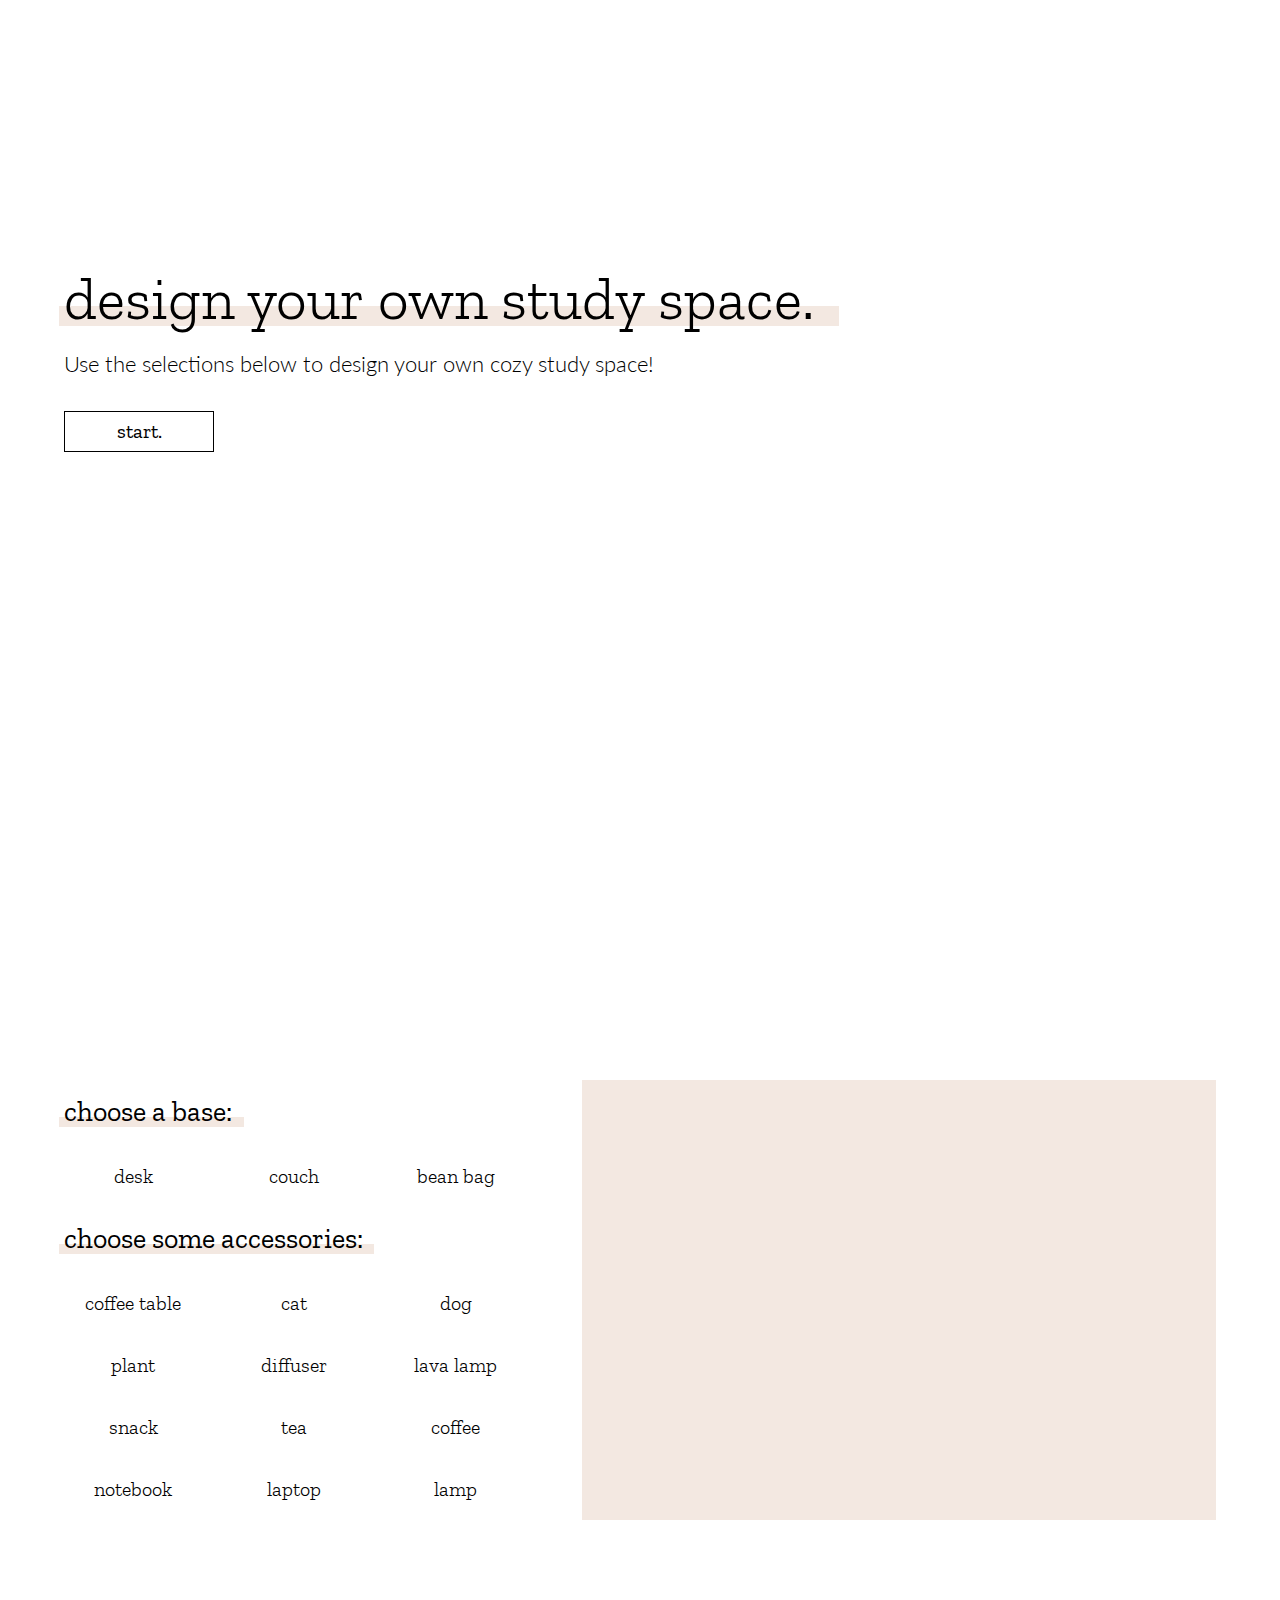
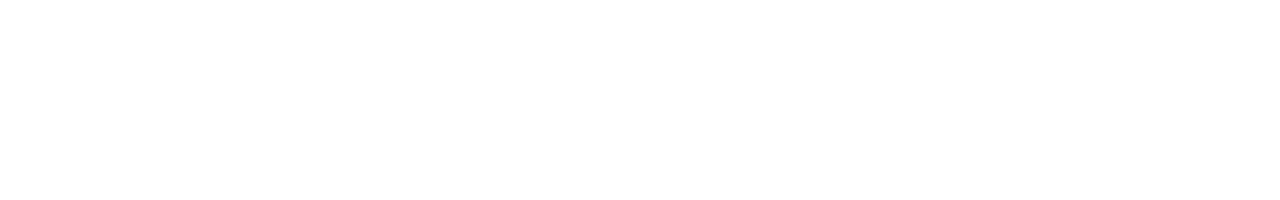
==== index.html @ dd965756 "added header styles and header animation" ====
<!DOCTYPE html>
<html lang="en">
<head>
    <meta charset="UTF-8">
    <meta name="viewport" content="width=device-width, initial-scale=1.0">
    <meta http-equiv="X-UA-Compatible" content="ie=edge">
    <!-- google fonts -->
    <link href="https://fonts.googleapis.com/css?family=Lato:300,400|Zilla+Slab:300,400,600&display=swap" rel="stylesheet">
    <!-- my css -->
    <link rel="stylesheet" href="./styles/styles.css">
    <title>Make a Study Space</title>
</head>
<body>
    <!-- header begins -->
    <header>
        <!-- wrapper begins -->
        <div class="wrapper">
            <h1>Design your own study space.</h1>
            <p>Use the selections below to design your own cozy study space!</p>
            <button class="startButton">Start.</button>
        </div>
        <!-- wrapper ends -->
    </header>
    <!-- header ends -->

    <!-- main begins -->
    <main>
        <!-- wrapper begins -->
        <div class="wrapper flexContainer">
            <!-- div for the form and options -->
            <div class="options">
                <h2>choose a base:</h2>
                <form class="base" action="">
                    <input class="item" type="radio" name="sitting" id="desk" value="desk">
                    <label class="desk" for="desk">Desk</label>
            
                    <input class="item" type="radio" name="sitting" id="couch" value="couch">
                    <label class="couch" for="couch">Couch</label>
            
                    <input class="item" type="radio" name="sitting" id="beanBag" value="beanBag">
                    <label class="beanBag" for="beanBag">Bean bag</label>
                </form>
                <h2>choose some accessories:</h2>
                <form class="accessories" action="">

                    <input class="item" type="checkbox" name="" id="coffeeTable" value="coffeeTable">
                    <label class="coffeeTable" for="coffeeTable">Coffee table</label>
            
                    <input class="item animal" type="checkbox" id="cat" value="cat">
                    <label class="cat" for="cat">Cat</label>
            
                    <input class="item animal" type="checkbox" id="dog" value="dog">
                    <label class="dog" for="dog">Dog</label>
            
                    <input class="item" type="checkbox" name="" id="plant" value="plant">
                    <label class="plant" for="plant">Plant</label>
            
                    <input class="item" type="checkbox" name="" id="diffuser" value="diffuser">
                    <label class="diffuser" for="diffuser">Diffuser</label>
            
                    <input class="item" type="checkbox" name="" id="lavaLamp" value="lavaLamp">
                    <label class="lavaLamp" for="lavaLamp">Lava lamp</label>
            
                    <input class="item" type="checkbox" name="" id="snack" value="snack">
                    <label class="snack" for="snack">Snack</label>
            
                    <input class="item drink" type="checkbox" name="beverage" id="tea" value="tea">
                    <label class="tea" for="tea">Tea</label>
            
                    <input class="item drink" type="checkbox" name="beverage" id="coffee" value="coffee">
                    <label class="coffee" for="coffee">Coffee</label>
            
                    <input class="item" type="checkbox" name="" id="notebook" value="notebook">
                    <label class="notebook" for="notebook">Notebook</label>
            
                    <input class="item" type="checkbox" name="" id="laptop" value="laptop">
                    <label class="laptop" for="laptop">Laptop</label>

                    <input class="item" type="checkbox" name="" id="lamp" value="lamp">
                    <label class="lamp" for="lamp">Lamp</label>
                </form>
            </div>

            <!-- div for the image -->
            <div class="canvas">
                <h3 class="desk radio">you have chosen the desk!</h3>
                <h3 class="couch radio">you have chosen the couch!</h3>
                <h3 class="beanBag radio">you have chosen the bean bag!</h3>
                <h3 class="coffeeTable">you have chosen the coffee table!</h3>
                <h3 class="cat">you have chosen the cat!</h3>
                <h3 class="dog">you have chosen the dog!</h3>
                <h3 class="plant">you have chosen the plant!</h3>
                <h3 class="diffuser">you have chosen the diffuser!</h3>
                <h3 class="lavaLamp">you have chosen the lava lamp!</h3>
                <h3 class="snack">you have chosen a snack!</h3>
                <h3 class="tea">you have chosen tea!</h3>
                <h3 class="coffee">you have chosen the coffee!</h3>
                <h3 class="notebook">you have chosen a notebook!</h3>
                <h3 class="laptop">you have chosen a laptop!</h3>
                <h3 class="lamp">you have chosen a lamp!</h3>
            </div>
        </div>
        <!-- wrapper ends -->
    </main>
    <!-- main ends -->


    <!-- jQuery library -->
    <script src='https://code.jquery.com/jquery-3.4.0.min.js' integrity='sha256-BJeo0qm959uMBGb65z40ejJYGSgR7REI4+CW1fNKwOg=' crossorigin='anonymous'></script>

    <!-- my JS -->
    <script src="./scripts.js"></script>

</body>
</html>
---- styles/styles.css ----
html {
  line-height: 1.15;
  -ms-text-size-adjust: 100%;
  -webkit-text-size-adjust: 100%;
}

body {
  margin: 0;
}

article, aside, footer, header, nav, section {
  display: block;
}

h1 {
  font-size: 2em;
  margin: .67em 0;
}

figcaption, figure, main {
  display: block;
}

figure {
  margin: 1em 40px;
}

hr {
  -webkit-box-sizing: content-box;
          box-sizing: content-box;
  height: 0;
  overflow: visible;
}

pre {
  font-family: monospace,monospace;
  font-size: 1em;
}

a {
  background-color: transparent;
  -webkit-text-decoration-skip: objects;
}

abbr[title] {
  border-bottom: none;
  text-decoration: underline;
  -webkit-text-decoration: underline dotted;
          text-decoration: underline dotted;
}

b, strong {
  font-weight: inherit;
}

b, strong {
  font-weight: bolder;
}

code, kbd, samp {
  font-family: monospace,monospace;
  font-size: 1em;
}

dfn {
  font-style: italic;
}

mark {
  background-color: #ff0;
  color: #000;
}

small {
  font-size: 80%;
}

sub, sup {
  font-size: 75%;
  line-height: 0;
  position: relative;
  vertical-align: baseline;
}

sub {
  bottom: -.25em;
}

sup {
  top: -.5em;
}

audio, video {
  display: inline-block;
}

audio:not([controls]) {
  display: none;
  height: 0;
}

img {
  border-style: none;
}

svg:not(:root) {
  overflow: hidden;
}

button, input, optgroup, select, textarea {
  font-family: sans-serif;
  font-size: 100%;
  line-height: 1.15;
  margin: 0;
}

button, input {
  overflow: visible;
}

button, select {
  text-transform: none;
}

button, html [type=button], [type=reset], [type=submit] {
  -webkit-appearance: button;
}

button::-moz-focus-inner, [type=button]::-moz-focus-inner, [type=reset]::-moz-focus-inner, [type=submit]::-moz-focus-inner {
  border-style: none;
  padding: 0;
}

button:-moz-focusring, [type=button]:-moz-focusring, [type=reset]:-moz-focusring, [type=submit]:-moz-focusring {
  outline: 1px dotted ButtonText;
}

fieldset {
  padding: .35em .75em .625em;
}

legend {
  -webkit-box-sizing: border-box;
          box-sizing: border-box;
  color: inherit;
  display: table;
  max-width: 100%;
  padding: 0;
  white-space: normal;
}

progress {
  display: inline-block;
  vertical-align: baseline;
}

textarea {
  overflow: auto;
}

[type=checkbox], [type=radio] {
  -webkit-box-sizing: border-box;
          box-sizing: border-box;
  padding: 0;
}

[type=number]::-webkit-inner-spin-button, [type=number]::-webkit-outer-spin-button {
  height: auto;
}

[type=search] {
  -webkit-appearance: textfield;
  outline-offset: -2px;
}

[type=search]::-webkit-search-cancel-button, [type=search]::-webkit-search-decoration {
  -webkit-appearance: none;
}

::-webkit-file-upload-button {
  -webkit-appearance: button;
  font: inherit;
}

details, menu {
  display: block;
}

summary {
  display: list-item;
}

canvas {
  display: inline-block;
}

template {
  display: none;
}

[hidden] {
  display: none;
}

.clearfix:after {
  visibility: hidden;
  display: block;
  font-size: 0;
  content: '';
  clear: both;
  height: 0;
}

html {
  -webkit-box-sizing: border-box;
  box-sizing: border-box;
}

*, *:before, *:after {
  -webkit-box-sizing: inherit;
          box-sizing: inherit;
}

.sr-only {
  position: absolute;
  width: 1px;
  height: 1px;
  margin: -1px;
  border: 0;
  padding: 0;
  white-space: nowrap;
  -webkit-clip-path: inset(100%);
          clip-path: inset(100%);
  clip: rect(0 0 0 0);
  overflow: hidden;
}

*,
h1 {
  margin: 0;
  padding: 0;
}

.wrapper {
  max-width: 1200px;
  width: 90%;
  margin: 0 auto;
}

html {
  font-size: 62.5%;
}

body {
  font-family: "Lato", sans-serif;
  font-size: 1.6rem;
  line-height: 1.6;
  font-weight: 300;
}

h1,
h2,
label,
button {
  font-family: "Zilla Slab", serif;
  text-transform: lowercase;
}

h1 {
  font-size: 6rem;
  font-weight: 300;
  position: relative;
}

h1::after,
h2::after {
  content: '';
  position: absolute;
  background-color: #f3e8e1;
  z-index: -10;
}

h1::after {
  bottom: 20px;
  left: -5px;
  width: 780px;
  height: 20px;
}

h2 {
  font-weight: 400;
  font-size: 2.8rem;
  position: relative;
  margin: 10px 0;
}

h2::after {
  bottom: 8px;
  left: -5px;
  width: 315px;
  height: 10px;
}

h2:first-of-type::after {
  width: 185px;
}

h3 {
  display: none;
}

.flexContainer {
  display: -webkit-box;
  display: -ms-flexbox;
  display: flex;
  -ms-flex-wrap: wrap;
      flex-wrap: wrap;
  -webkit-box-pack: justify;
      -ms-flex-pack: justify;
          justify-content: space-between;
}

.show {
  display: block;
}

main {
  height: 100vh;
  padding-top: 180px;
}

header {
  padding: 250px 0 50px;
  height: 100vh;
}

header p {
  font-size: 2.2rem;
}

header button {
  font-size: 2rem;
  background-color: transparent;
  border: 1px solid black;
  width: 150px;
  padding: 8px 0;
  -webkit-transition: all 0.5s ease;
  transition: all 0.5s ease;
  margin-top: 30px;
}

header button:hover,
header button:focus {
  background-color: #f3e8e1;
  cursor: pointer;
}

.options {
  width: 40%;
}

form {
  display: -webkit-box;
  display: -ms-flexbox;
  display: flex;
  -ms-flex-wrap: wrap;
      flex-wrap: wrap;
  -webkit-box-pack: justify;
      -ms-flex-pack: justify;
          justify-content: space-between;
}

label {
  font-size: 2rem;
  width: 30%;
  padding: 5px;
  text-align: center;
  margin: 10px 0;
  -webkit-transition: all 0.5s ease;
  transition: all 0.5s ease;
}

input[type="radio"]:hover + label,
input[type="radio"]:focus + label,
input[type="checkbox"]:hover + label,
input[type="checkbox"]:focus + label {
  background-color: #f3e8e1;
  cursor: pointer;
}

input[type="radio"]:checked + label,
input[type="checkbox"]:checked + label {
  background-color: #f3e8e1;
  cursor: pointer;
}

input[type="checkbox"],
input[type="radio"] {
  opacity: 0;
  position: fixed;
  width: 0;
}

.canvas {
  width: 55%;
  background-color: #f3e8e1;
}
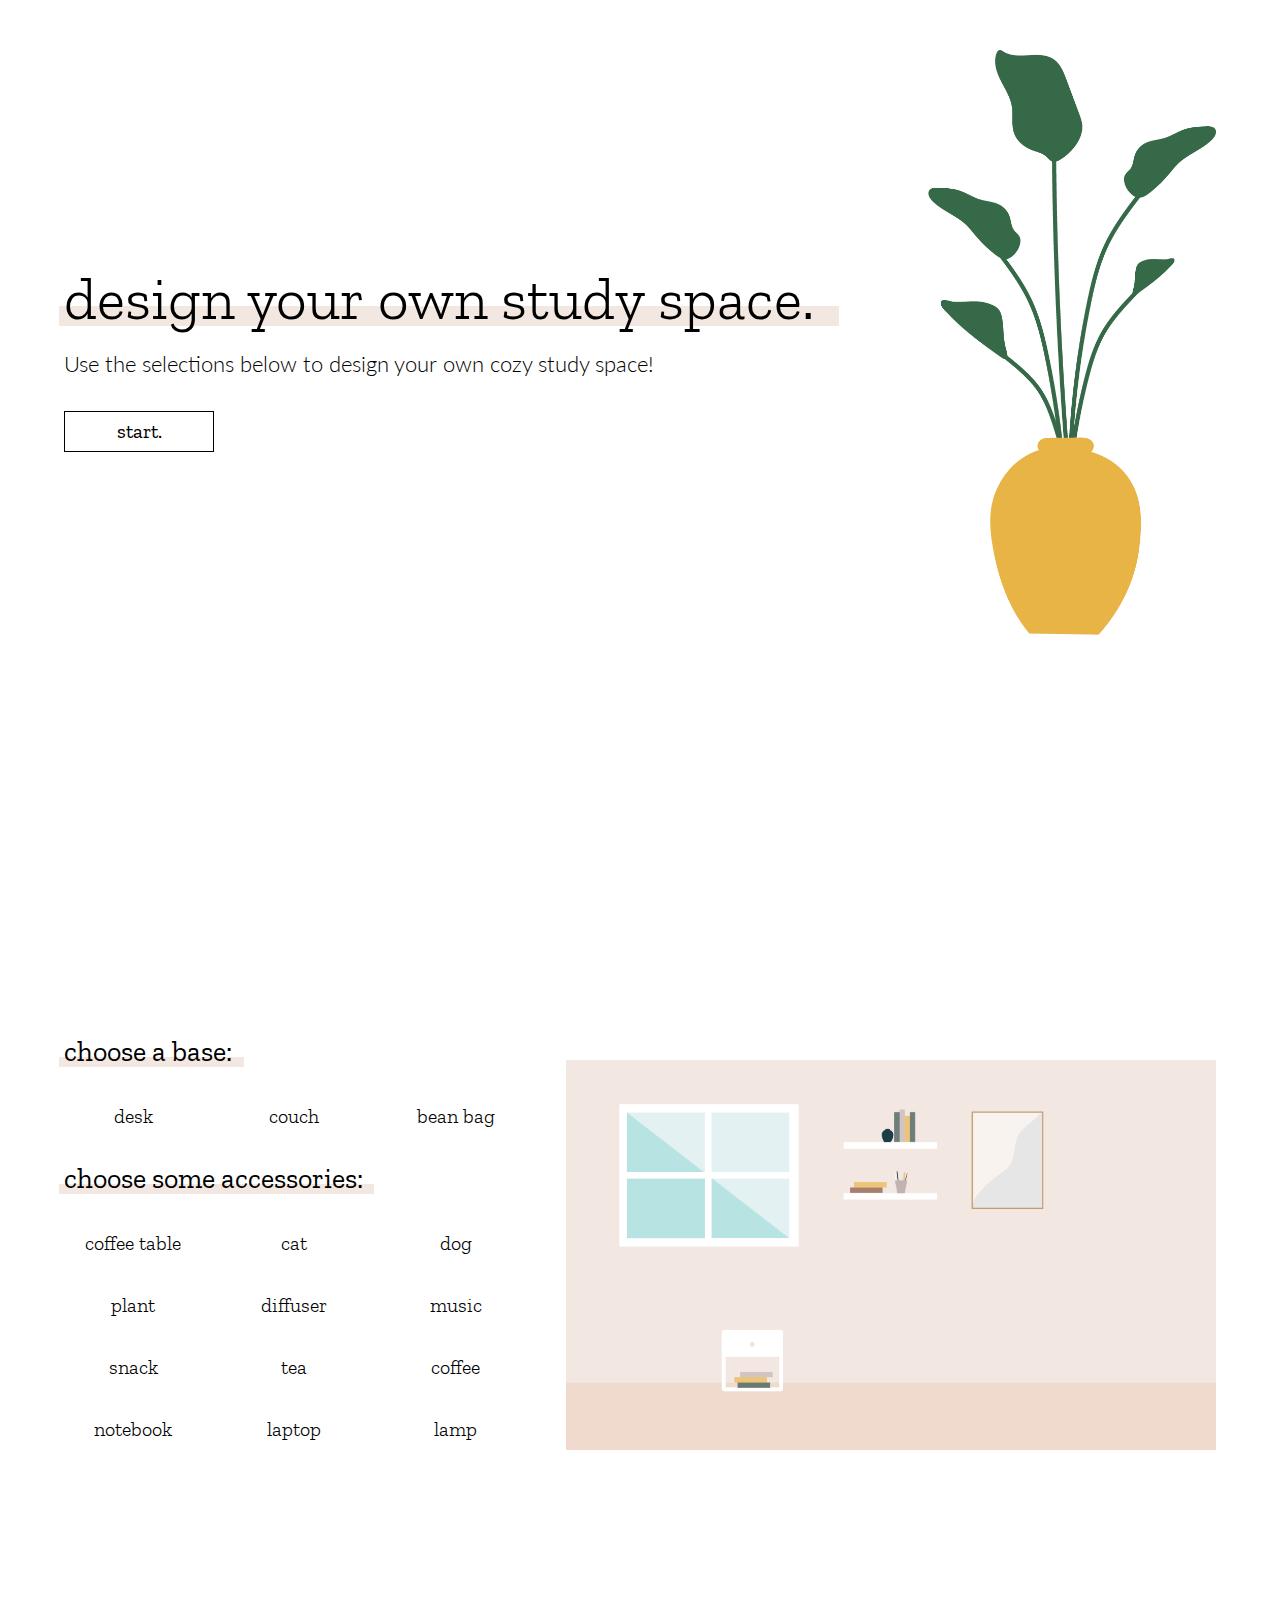
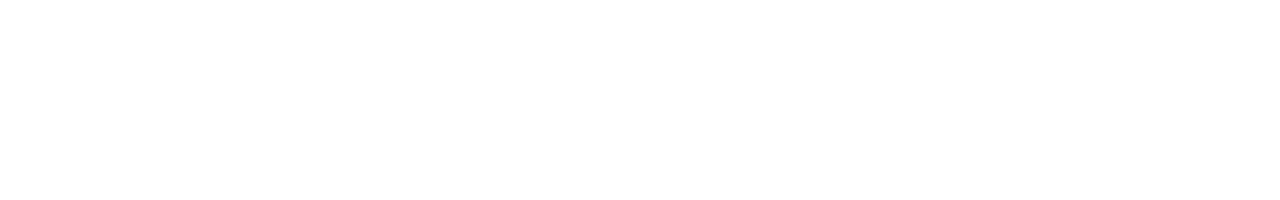
==== commit 370f5e0b: "added styles of photos and added assets" ====
--- a/index.html
+++ b/index.html
@@ -15,9 +15,14 @@
     <header>
         <!-- wrapper begins -->
         <div class="wrapper">
-            <h1>Design your own study space.</h1>
-            <p>Use the selections below to design your own cozy study space!</p>
-            <button class="startButton">Start.</button>
+            <div class="writtenContent">
+                <h1>Design your own study space.</h1>
+                <p>Use the selections below to design your own cozy study space!</p>
+                <button class="startButton">Start.</button>
+            </div>
+            <div class="imageContainer">
+                <img src="./assets/plant-03.png" alt="A yellow pot with green leaves extending from it">
+            </div>
         </div>
         <!-- wrapper ends -->
     </header>
@@ -58,8 +63,8 @@
                     <input class="item" type="checkbox" name="" id="diffuser" value="diffuser">
                     <label class="diffuser" for="diffuser">Diffuser</label>
             
-                    <input class="item" type="checkbox" name="" id="lavaLamp" value="lavaLamp">
-                    <label class="lavaLamp" for="lavaLamp">Lava lamp</label>
+                    <input class="item" type="checkbox" name="" id="music" value="music">
+                    <label class="music" for="music">Music</label>
             
                     <input class="item" type="checkbox" name="" id="snack" value="snack">
                     <label class="snack" for="snack">Snack</label>
@@ -83,21 +88,51 @@
 
             <!-- div for the image -->
             <div class="canvas">
-                <h3 class="desk radio">you have chosen the desk!</h3>
-                <h3 class="couch radio">you have chosen the couch!</h3>
-                <h3 class="beanBag radio">you have chosen the bean bag!</h3>
-                <h3 class="coffeeTable">you have chosen the coffee table!</h3>
-                <h3 class="cat">you have chosen the cat!</h3>
-                <h3 class="dog">you have chosen the dog!</h3>
-                <h3 class="plant">you have chosen the plant!</h3>
-                <h3 class="diffuser">you have chosen the diffuser!</h3>
-                <h3 class="lavaLamp">you have chosen the lava lamp!</h3>
-                <h3 class="snack">you have chosen a snack!</h3>
-                <h3 class="tea">you have chosen tea!</h3>
-                <h3 class="coffee">you have chosen the coffee!</h3>
-                <h3 class="notebook">you have chosen a notebook!</h3>
-                <h3 class="laptop">you have chosen a laptop!</h3>
-                <h3 class="lamp">you have chosen a lamp!</h3>
+                <div class="imageContainer beanBag radio">
+                    <img src="./assets/beanBag-03.png" alt="A burgundy bean bag">
+                </div>
+                <div class="imageContainer cat">
+                    <img src="./assets/cat-03.png" alt="A white cat asleep on a cat bed">
+                </div>
+                <div class="imageContainer coffee">
+                    <img src="./assets/coffee-03.png" alt="A small cup of coffee in a burgundy cup">
+                </div>
+                <div class="imageContainer coffeeTable">
+                    <img src="./assets/coffeeTable-03.png" alt="A white and wood coffeetable">
+                </div>
+                <div class="imageContainer couch radio">
+                    <img src="./assets/couch-03.png" alt="A dark green couch">
+                </div>
+                <div class="imageContainer desk radio">
+                    <img src="./assets/desk-03.png" alt="A desk with a rolling char">
+                </div>
+                <div class="imageContainer diffuser">
+                    <img src="./assets/diffuser-03.png" alt="A small aromatherapy diffuser">
+                </div>
+                <div class="imageContainer dog">
+                    <img src="./assets/dog-03.png" alt="A brown dog sleeping on a dog bed">
+                </div>
+                <div class="imageContainer lamp">
+                    <img src="./assets/lamp-03.png" alt="A large white lamp">
+                </div>
+                <div class="imageContainer laptop">
+                    <img src="./assets/laptop-03.png" alt="An open grey laptop">
+                </div>
+                <div class="imageContainer music">
+                    <img src="./assets/music-03.png" alt="A black speaker">
+                </div>
+                <div class="imageContainer notebook">
+                    <img src="./assets/notebook-03.png" alt="A white and yellow notebook">
+                </div>
+                <div class="imageContainer plant">
+                    <img src="./assets/plant-03.png" alt="A yellow pot with green leaves extending from it">
+                </div>
+                <div class="imageContainer snack">
+                    <img src="./assets/snack-03.png" alt="A bowl of popcorn">
+                </div>
+                <div class="imageContainer tea">
+                    <img src="./assets/tea-03.png" alt="A small cup of tea">
+                </div>
             </div>
         </div>
         <!-- wrapper ends -->
--- a/styles/styles.css
+++ b/styles/styles.css
@@ -241,6 +241,12 @@
   padding: 0;
 }
 
+img {
+  max-width: 100%;
+  height: auto;
+  display: block;
+}
+
 .wrapper {
   max-width: 1200px;
   width: 90%;
@@ -305,7 +311,7 @@
   width: 185px;
 }
 
-h3 {
+.canvas .imageContainer {
   display: none;
 }
 
@@ -321,17 +327,32 @@
 }
 
 .show {
-  display: block;
+  display: block !important;
 }
 
 main {
   height: 100vh;
-  padding-top: 180px;
+  padding-top: 120px;
 }
 
 header {
+  height: 100vh;
+}
+
+header .wrapper {
+  display: -webkit-box;
+  display: -ms-flexbox;
+  display: flex;
+  -ms-flex-wrap: wrap;
+      flex-wrap: wrap;
+  -webkit-box-pack: justify;
+      -ms-flex-pack: justify;
+          justify-content: space-between;
+}
+
+header .writtenContent {
+  width: 70%;
   padding: 250px 0 50px;
-  height: 100vh;
 }
 
 header p {
@@ -355,6 +376,11 @@
   cursor: pointer;
 }
 
+header .imageContainer {
+  width: 25%;
+  padding-top: 50px;
+}
+
 .options {
   width: 40%;
 }
@@ -402,6 +428,133 @@
 }
 
 .canvas {
-  width: 55%;
-  background-color: #f3e8e1;
-}
+  margin-top: 40px;
+  width: 650px;
+  background-image: url(../assets/background-02.png);
+  background-repeat: no-repeat;
+  background-size: contain;
+  position: relative;
+}
+
+.canvas .couch {
+  width: 40%;
+  left: 235px;
+  bottom: 65px;
+  position: absolute;
+}
+
+.canvas .desk {
+  width: 28%;
+  left: 260px;
+  bottom: 60px;
+  position: absolute;
+  z-index: 30;
+}
+
+.canvas .beanBag {
+  width: 25%;
+  left: 275px;
+  bottom: 65px;
+  position: absolute;
+}
+
+.canvas .coffeeTable {
+  width: 35%;
+  left: 250px;
+  bottom: 55px;
+  position: absolute;
+  z-index: 10;
+}
+
+.canvas .cat {
+  width: 15%;
+  left: 22px;
+  bottom: 65px;
+  position: absolute;
+}
+
+.canvas .dog {
+  width: 18%;
+  left: 15px;
+  bottom: 55px;
+  position: absolute;
+}
+
+.canvas .plant {
+  width: 15%;
+  left: 490px;
+  bottom: 65px;
+  position: absolute;
+}
+
+.canvas .diffuser {
+  width: 2.5%;
+  left: 350px;
+  bottom: 266px;
+  position: absolute;
+}
+
+.canvas .music {
+  width: 3%;
+  left: 285px;
+  bottom: 317px;
+  position: absolute;
+}
+
+.canvas .snack {
+  width: 5%;
+  left: 160px;
+  bottom: 130px;
+  position: absolute;
+}
+
+.canvas .tea {
+  width: 2%;
+  left: 195px;
+  bottom: 130px;
+  position: absolute;
+}
+
+.canvas .coffee {
+  width: 2%;
+  left: 195px;
+  bottom: 130px;
+  position: absolute;
+}
+
+.canvas .notebook {
+  width: 5%;
+  left: 300px;
+  bottom: 114px;
+  position: absolute;
+  z-index: 20;
+}
+
+.canvas .imageContainer.notebook.onDesk {
+  width: 5%;
+  left: 280px;
+  bottom: 164px;
+  position: absolute;
+}
+
+.canvas .laptop {
+  width: 7%;
+  left: 350px;
+  bottom: 114px;
+  position: absolute;
+}
+
+.canvas .imageContainer.laptop.onDesk {
+  width: 7%;
+  left: 355px;
+  bottom: 164px;
+  position: absolute;
+}
+
+.canvas .lamp {
+  width: 30%;
+  left: 430px;
+  bottom: 65px;
+  position: absolute;
+  z-index: 20;
+}
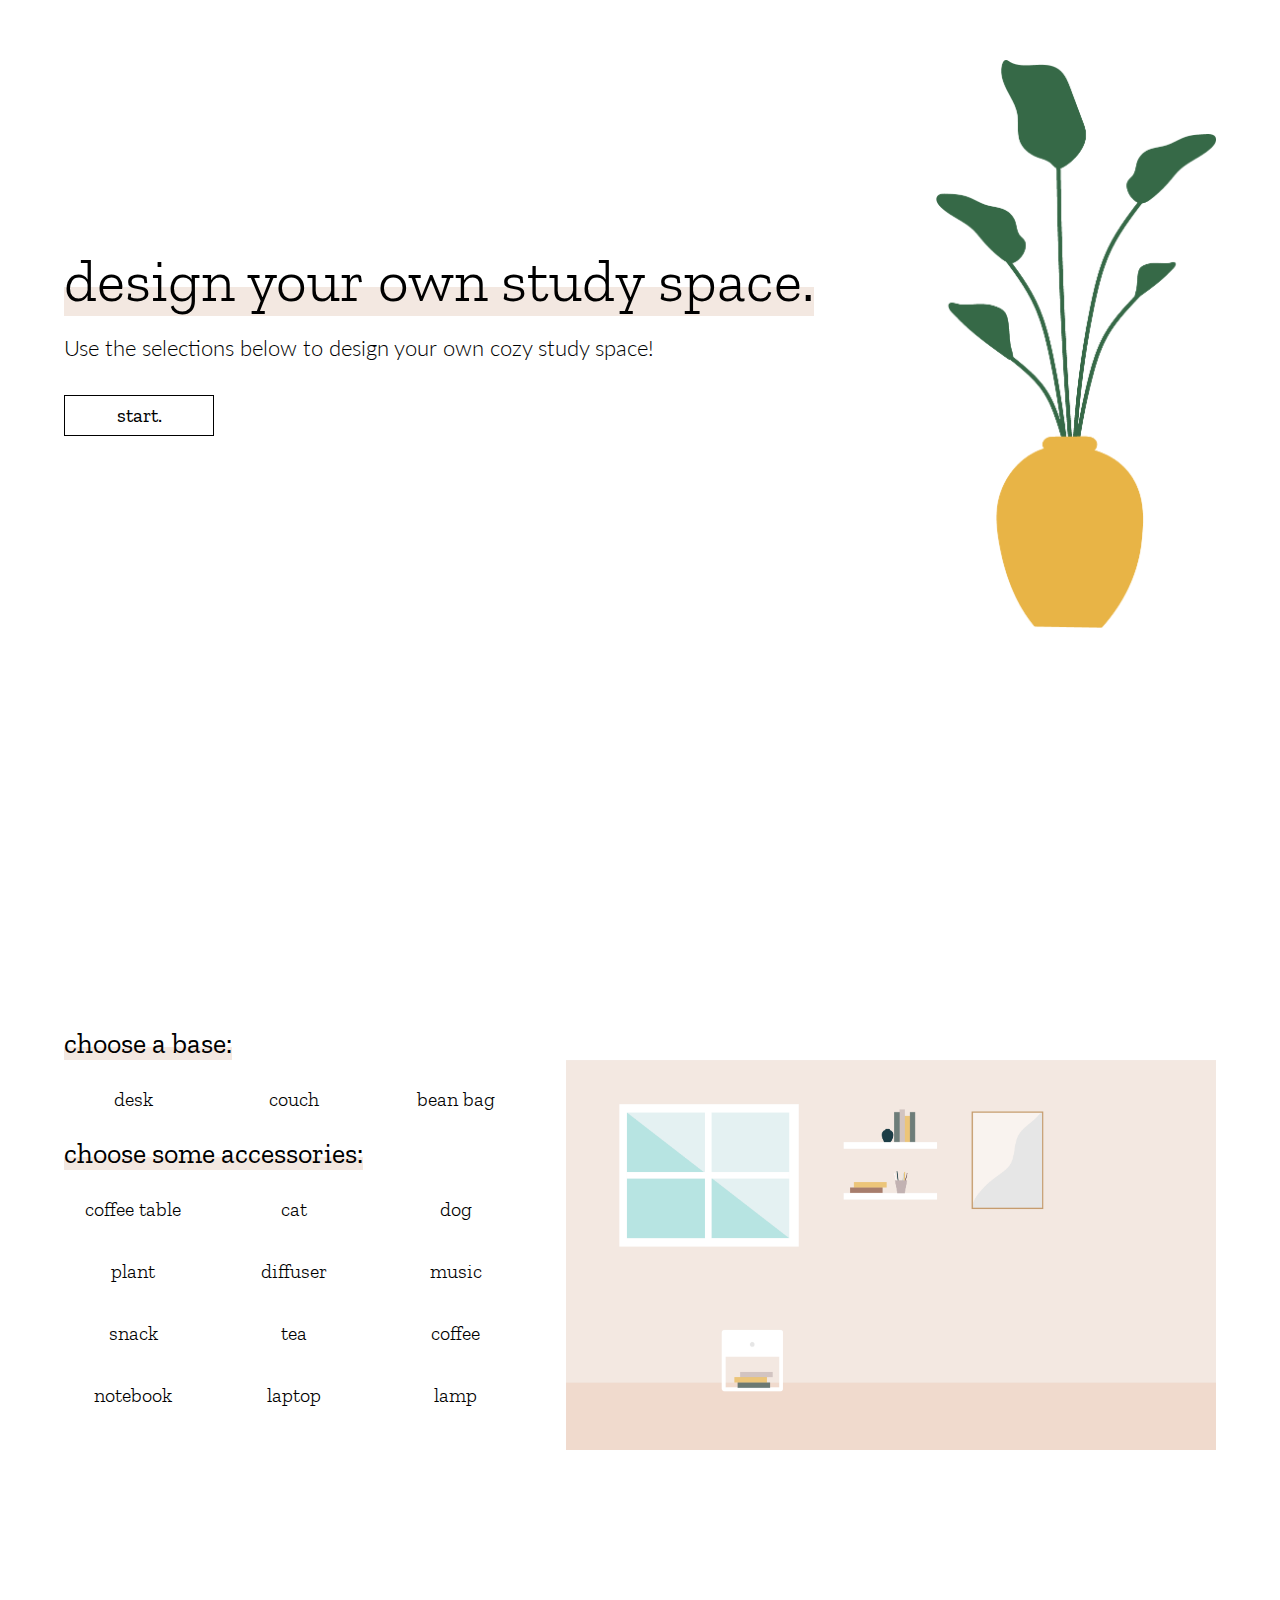
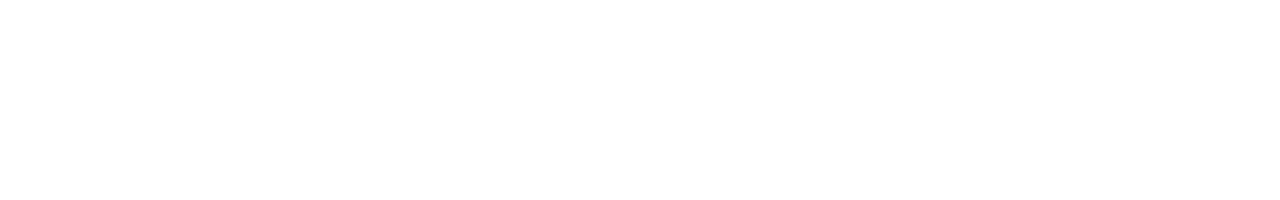
==== commit 78dc7643: "added highlight on headings" ====
--- a/index.html
+++ b/index.html
@@ -4,6 +4,8 @@
     <meta charset="UTF-8">
     <meta name="viewport" content="width=device-width, initial-scale=1.0">
     <meta http-equiv="X-UA-Compatible" content="ie=edge">
+    <!-- favicon -->
+    <link rel="shortcut icon" href="./assets/favicon-03.png" type="image/x-icon">
     <!-- google fonts -->
     <link href="https://fonts.googleapis.com/css?family=Lato:300,400|Zilla+Slab:300,400,600&display=swap" rel="stylesheet">
     <!-- my css -->
@@ -16,7 +18,7 @@
         <!-- wrapper begins -->
         <div class="wrapper">
             <div class="writtenContent">
-                <h1>Design your own study space.</h1>
+                <h1><span class="highlight">Design your own study space.</span></h1>
                 <p>Use the selections below to design your own cozy study space!</p>
                 <button class="startButton">Start.</button>
             </div>
@@ -34,7 +36,7 @@
         <div class="wrapper flexContainer">
             <!-- div for the form and options -->
             <div class="options">
-                <h2>choose a base:</h2>
+                <h2><span class="highlight">choose a base:</span></h2>
                 <form class="base" action="">
                     <input class="item" type="radio" name="sitting" id="desk" value="desk">
                     <label class="desk" for="desk">Desk</label>
@@ -45,7 +47,7 @@
                     <input class="item" type="radio" name="sitting" id="beanBag" value="beanBag">
                     <label class="beanBag" for="beanBag">Bean bag</label>
                 </form>
-                <h2>choose some accessories:</h2>
+                <h2><span class="highlight">choose some accessories:</span></h2>
                 <form class="accessories" action="">
 
                     <input class="item" type="checkbox" name="" id="coffeeTable" value="coffeeTable">
--- a/styles/styles.css
+++ b/styles/styles.css
@@ -272,25 +272,20 @@
   text-transform: lowercase;
 }
 
+h1,
+h2 {
+  line-height: 1;
+}
+
 h1 {
   font-size: 6rem;
   font-weight: 300;
-  position: relative;
-}
-
-h1::after,
-h2::after {
-  content: '';
-  position: absolute;
-  background-color: #f3e8e1;
-  z-index: -10;
-}
-
-h1::after {
-  bottom: 20px;
-  left: -5px;
-  width: 780px;
-  height: 20px;
+  padding-bottom: 20px;
+}
+
+.highlight {
+  background: -webkit-gradient(linear, left top, left bottom, color-stop(60%, rgba(255, 255, 255, 0)), color-stop(40%, #f3e8e1));
+  background: linear-gradient(180deg, rgba(255, 255, 255, 0) 60%, #f3e8e1 40%);
 }
 
 h2 {
@@ -298,17 +293,6 @@
   font-size: 2.8rem;
   position: relative;
   margin: 10px 0;
-}
-
-h2::after {
-  bottom: 8px;
-  left: -5px;
-  width: 315px;
-  height: 10px;
-}
-
-h2:first-of-type::after {
-  width: 185px;
 }
 
 .canvas .imageContainer {
@@ -326,8 +310,8 @@
           justify-content: space-between;
 }
 
-.show {
-  display: block !important;
+.canvas .imageContainer.show {
+  display: block;
 }
 
 main {
@@ -348,6 +332,8 @@
   -webkit-box-pack: justify;
       -ms-flex-pack: justify;
           justify-content: space-between;
+  -ms-flex-wrap: nowrap;
+      flex-wrap: nowrap;
 }
 
 header .writtenContent {
@@ -377,8 +363,9 @@
 }
 
 header .imageContainer {
-  width: 25%;
-  padding-top: 50px;
+  min-width: 280px;
+  width: 10%;
+  padding-top: 60px;
 }
 
 .options {
@@ -394,6 +381,9 @@
   -webkit-box-pack: justify;
       -ms-flex-pack: justify;
           justify-content: space-between;
+  -webkit-box-align: center;
+      -ms-flex-align: center;
+          align-items: center;
 }
 
 label {
@@ -430,6 +420,7 @@
 .canvas {
   margin-top: 40px;
   width: 650px;
+  height: 400px;
   background-image: url(../assets/background-02.png);
   background-repeat: no-repeat;
   background-size: contain;
@@ -558,3 +549,22 @@
   position: absolute;
   z-index: 20;
 }
+
+@media (max-width: 1200px) {
+  .flexContainer {
+    -webkit-box-orient: vertical;
+    -webkit-box-direction: normal;
+        -ms-flex-direction: column;
+            flex-direction: column;
+    -webkit-box-align: center;
+        -ms-flex-align: center;
+            align-items: center;
+  }
+  main {
+    height: auto;
+    padding: 30px 0 50px;
+  }
+  .options {
+    width: 50%;
+  }
+}
